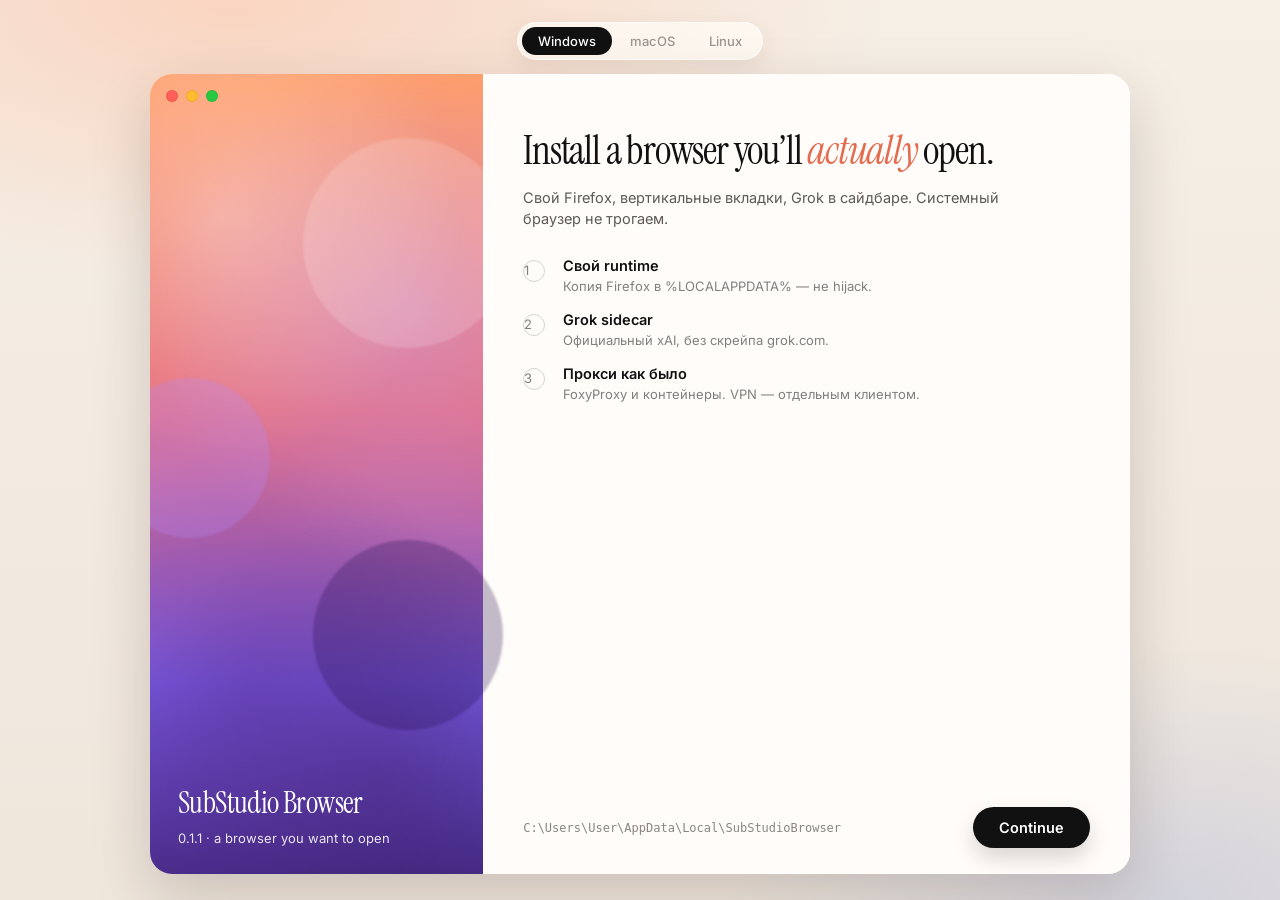
==== setup/gui/ui/index.html @ b226b5df "Add Windows Setup.exe with Dia/Arc installer UI for 0.1.1 Ship a real SubStudioBrowser-Setup-0.1.1.e" ====
<!DOCTYPE html>
<html lang="ru">
<head>
  <meta charset="utf-8">
  <meta name="viewport" content="width=device-width, initial-scale=1">
  <title>SubStudio Browser</title>
  <link rel="stylesheet" href="styles.css">
</head>
<body>
  <div class="stage">
    <div class="os-pill nodrag" role="tablist" aria-label="Operating system">
      <button class="on" type="button" data-os="windows">Windows</button>
      <button type="button" data-os="macos" disabled title="Later">macOS</button>
      <button type="button" data-os="linux" disabled title="Later">Linux</button>
    </div>

    <section class="window" aria-label="SubStudio Browser installer">
      <div class="traffic nodrag">
        <b class="r" id="btn-close" title="Close"></b>
        <b class="y" id="btn-min" title="Minimize"></b>
        <b class="g" title=""></b>
      </div>
      <aside class="art drag">
        <i class="orb orb-a"></i>
        <i class="orb orb-b"></i>
        <i class="orb orb-c"></i>
        <div class="brand">
          <h2>SubStudio Browser</h2>
          <p><span id="ver">0.1.1</span> · a browser you want to open</p>
        </div>
      </aside>

      <main class="pane">
        <section class="screen on" id="screen-welcome">
          <h1>Install a browser you’ll <em>actually</em> open.</h1>
          <p class="lede">Свой Firefox, вертикальные вкладки, Grok в сайдбаре. Системный браузер не трогаем.</p>
          <ol class="features">
            <li>
              <span class="num">1</span>
              <div>
                <strong>Свой runtime</strong>
                <span>Копия Firefox в %LOCALAPPDATA% — не hijack.</span>
              </div>
            </li>
            <li>
              <span class="num">2</span>
              <div>
                <strong>Grok sidecar</strong>
                <span>Официальный xAI, без скрейпа grok.com.</span>
              </div>
            </li>
            <li>
              <span class="num">3</span>
              <div>
                <strong>Прокси как было</strong>
                <span>FoxyProxy и контейнеры. VPN — отдельным клиентом.</span>
              </div>
            </li>
          </ol>
          <div class="grow"></div>
          <div class="footer">
            <div class="path" id="dest-path">C:\Users\User\AppData\Local\SubStudioBrowser</div>
            <button class="primary nodrag" id="btn-continue" type="button">Continue</button>
          </div>
        </section>

        <section class="screen" id="screen-runtime">
          <h1>How should Grok live?</h1>
          <p class="lede">Unsigned sidecar на обычном Firefox Release не держится. Честный выбор.</p>
          <div class="cards nodrag">
            <button class="card on" type="button" data-mode="esr" id="card-esr">
              <span class="ico" aria-hidden="true">
                <svg width="18" height="18" viewBox="0 0 18 18" fill="none">
                  <path d="M9 2.2l1.2 3.4h3.6l-2.9 2.1 1.1 3.5L9 9.2 5.99 11.2l1.11-3.5-2.9-2.1h3.6L9 2.2z" fill="#111"/>
                </svg>
              </span>
              <span>
                <strong>Fetch Firefox ESR</strong>
                <span>Официальный ESR в папку SubStudio. Sidecar ставится. Рекомендуем.</span>
              </span>
            </button>
            <button class="card" type="button" data-mode="copy" id="card-copy">
              <span class="ico" aria-hidden="true">
                <svg width="18" height="18" viewBox="0 0 18 18" fill="none">
                  <rect x="6" y="5" width="8" height="10" rx="1.4" stroke="#111" stroke-width="1.4"/>
                  <path d="M4.2 12.2V3.8A1.2 1.2 0 0 1 5.4 2.6h6" stroke="#111" stroke-width="1.4"/>
                </svg>
              </span>
              <span>
                <strong>Copy the Firefox I already have</strong>
                <span>Быстрее. На Release сайдбар Grok может отвалиться.</span>
              </span>
            </button>
          </div>
          <div class="grow"></div>
          <div class="footer">
            <button class="link" id="btn-back" type="button">Back</button>
            <button class="primary" id="btn-install" type="button">Install SubStudio</button>
          </div>
        </section>

        <section class="screen" id="screen-installing">
          <h1>Putting the studio on this machine.</h1>
          <p class="status" id="install-status">Fetching Grok sidecar...</p>
          <div class="bar" aria-valuemin="0" aria-valuemax="100" aria-valuenow="8">
            <i id="bar-fill"></i>
          </div>
          <p class="hint" id="install-hint">Это не системный браузер. Можно закрыть окно — докачаем в фоне.</p>
          <div class="grow"></div>
          <div class="footer">
            <div class="meta">~90 MB · private profile</div>
            <div class="working" id="install-phase">Working</div>
          </div>
        </section>

        <section class="screen" id="screen-done">
          <div class="done-mark" aria-hidden="true">
            <svg width="18" height="18" viewBox="0 0 18 18" fill="none">
              <path d="M4 9.2l3.2 3.2L14 5.6" stroke="#fff" stroke-width="2" stroke-linecap="round" stroke-linejoin="round"/>
            </svg>
          </div>
          <h1>It’s yours.</h1>
          <p class="lede" id="done-copy">SubStudio Browser 0.1.1 готов. Обновления прилетят с GitHub Releases, не из магазина Mozilla.</p>
          <ul class="tips">
            <li>
              <i>⌘K</i>
              <span><strong>Ctrl+K</strong> — Командная строка, как в Dia.</span>
            </li>
            <li>
              <i>@</i>
              <span><strong>@tab</strong> — Grok видит вкладки, если разрешишь.</span>
            </li>
          </ul>
          <div class="grow"></div>
          <div class="footer">
            <button class="link" id="btn-folder" type="button">Open folder</button>
            <button class="primary" id="btn-launch" type="button">Launch SubStudio</button>
          </div>
        </section>
      </main>
    </section>
  </div>
  <script src="app.js"></script>
</body>
</html>
---- setup/gui/ui/styles.css ----
@font-face {
  font-family: "Instrument Serif";
  font-style: normal;
  font-weight: 400;
  src: url("fonts/InstrumentSerif-Regular.ttf") format("truetype");
}
@font-face {
  font-family: "Instrument Serif";
  font-style: italic;
  font-weight: 400;
  src: url("fonts/InstrumentSerif-Italic.ttf") format("truetype");
}
@font-face {
  font-family: "Inter";
  font-style: normal;
  font-weight: 400;
  src:
    url("fonts/Inter-Regular.woff2") format("woff2"),
    url("fonts/Inter-Regular-Cyrillic.woff2") format("woff2");
  unicode-range: U+0000-00FF, U+0131, U+0152-0153, U+02BB-02BC, U+02C6, U+02DA, U+02DC, U+0304, U+0308, U+0329, U+2000-206F, U+20AC, U+2122, U+2191, U+2193, U+2212, U+2215, U+FEFF, U+FFFD;
}
@font-face {
  font-family: "Inter";
  font-style: normal;
  font-weight: 400;
  src: url("fonts/Inter-Regular-Cyrillic.woff2") format("woff2");
  unicode-range: U+0301, U+0400-045F, U+0490-0491, U+04B0-04B1, U+2116;
}
@font-face {
  font-family: "Inter";
  font-style: normal;
  font-weight: 500;
  src: url("fonts/Inter-Medium.woff2") format("woff2");
  unicode-range: U+0000-00FF, U+0131, U+0152-0153, U+02BB-02BC, U+02C6, U+02DA, U+02DC, U+0304, U+0308, U+0329, U+2000-206F, U+20AC, U+2122, U+2191, U+2193, U+2212, U+2215, U+FEFF, U+FFFD;
}
@font-face {
  font-family: "Inter";
  font-style: normal;
  font-weight: 500;
  src: url("fonts/Inter-Medium-Cyrillic.woff2") format("woff2");
  unicode-range: U+0301, U+0400-045F, U+0490-0491, U+04B0-04B1, U+2116;
}
@font-face {
  font-family: "Inter";
  font-style: normal;
  font-weight: 600;
  src: url("fonts/Inter-SemiBold.woff2") format("woff2");
  unicode-range: U+0000-00FF, U+0131, U+0152-0153, U+02BB-02BC, U+02C6, U+02DA, U+02DC, U+0304, U+0308, U+0329, U+2000-206F, U+20AC, U+2122, U+2191, U+2193, U+2212, U+2215, U+FEFF, U+FFFD;
}
@font-face {
  font-family: "Inter";
  font-style: normal;
  font-weight: 600;
  src: url("fonts/Inter-SemiBold-Cyrillic.woff2") format("woff2");
  unicode-range: U+0301, U+0400-045F, U+0490-0491, U+04B0-04B1, U+2116;
}

:root {
  --paper: #fffcf9;
  --paper-2: #f9f8f3;
  --ink: #111111;
  --muted: #808080;
  --line: #e6e2d8;
  --coral: #e56b4e;
  --shadow: 0 22px 60px rgba(40, 24, 16, 0.18);
}

* { box-sizing: border-box; }
html, body {
  margin: 0;
  height: 100%;
  overflow: hidden;
  background: #f3ebe3;
  color: var(--ink);
  font-family: "Inter", "Segoe UI", sans-serif;
  -webkit-font-smoothing: antialiased;
  user-select: none;
}
button { font-family: inherit; }

.stage {
  height: 100%;
  padding: 22px 28px 26px;
  display: flex;
  flex-direction: column;
  align-items: center;
  background:
    radial-gradient(1200px 500px at 18% 0%, rgba(255, 176, 140, 0.42), transparent 55%),
    radial-gradient(900px 520px at 92% 100%, rgba(160, 176, 220, 0.35), transparent 50%),
    linear-gradient(180deg, #f6efe6 0%, #efe6dc 100%);
}

.os-pill {
  display: flex;
  align-items: center;
  gap: 2px;
  padding: 4px;
  border-radius: 999px;
  background: rgba(255, 252, 247, 0.72);
  border: 1px solid rgba(255, 255, 255, 0.7);
  box-shadow: 0 8px 24px rgba(60, 40, 20, 0.08);
  margin-bottom: 14px;
  flex-shrink: 0;
}
.os-pill button {
  appearance: none;
  border: 0;
  background: transparent;
  color: #9a9590;
  font-size: 13px;
  font-weight: 500;
  padding: 6px 16px;
  border-radius: 999px;
  cursor: default;
}
.os-pill button.on {
  background: #111;
  color: #fff;
}
.os-pill button:not(.on) { cursor: default; }

.window {
  width: min(980px, 100%);
  flex: 1;
  min-height: 0;
  display: flex;
  background: var(--paper);
  border-radius: 22px;
  overflow: hidden;
  box-shadow: var(--shadow);
  position: relative;
}

.traffic {
  position: absolute;
  top: 16px;
  left: 16px;
  z-index: 5;
  display: flex;
  gap: 8px;
}
.traffic b {
  width: 12px;
  height: 12px;
  border-radius: 50%;
  display: block;
  box-shadow: inset 0 0 0 1px rgba(0, 0, 0, 0.08);
}
.traffic .r { background: #ff5f57; cursor: pointer; }
.traffic .y { background: #febc2e; cursor: pointer; }
.traffic .g { background: #28c840; }

.art {
  width: 34%;
  min-width: 250px;
  position: relative;
  background:
    radial-gradient(circle at 22% 18%, rgba(255, 255, 255, 0.34), transparent 34%),
    radial-gradient(circle at 78% 30%, rgba(196, 164, 255, 0.42), transparent 42%),
    radial-gradient(circle at 30% 78%, rgba(88, 40, 140, 0.38), transparent 38%),
    radial-gradient(circle at 70% 88%, rgba(40, 16, 72, 0.28), transparent 36%),
    linear-gradient(180deg, #ff9e6a 0%, #e56b7a 42%, #7b5ee8 76%, #4a2d8c 100%);
}
.orb {
  position: absolute;
  border-radius: 50%;
  pointer-events: none;
  filter: blur(1px);
}
.orb-a {
  width: 210px;
  height: 210px;
  top: 8%;
  right: -30px;
  background: rgba(255, 255, 255, 0.16);
}
.orb-b {
  width: 160px;
  height: 160px;
  top: 38%;
  left: -40px;
  background: rgba(180, 140, 255, 0.28);
}
.orb-c {
  width: 190px;
  height: 190px;
  bottom: 18%;
  right: -20px;
  background: rgba(40, 16, 80, 0.28);
}
.brand {
  position: absolute;
  left: 28px;
  right: 20px;
  bottom: 28px;
  color: #fff;
}
.brand h2 {
  margin: 0;
  font-family: "Instrument Serif", Georgia, serif;
  font-size: 30px;
  font-weight: 400;
  letter-spacing: -0.02em;
}
.brand p {
  margin: 8px 0 0;
  font-size: 13px;
  opacity: 0.88;
}

.pane {
  flex: 1;
  min-width: 0;
  display: flex;
  flex-direction: column;
  padding: 54px 40px 26px;
  background: var(--paper);
}
.pane h1 {
  margin: 0;
  font-family: "Instrument Serif", Georgia, serif;
  font-size: 40px;
  line-height: 1.12;
  font-weight: 400;
  letter-spacing: -0.03em;
}
.pane h1 em {
  font-style: italic;
  color: var(--coral);
}
.lede {
  margin: 14px 0 0;
  color: #5c5a56;
  font-size: 14.5px;
  line-height: 1.45;
  max-width: 36em;
}

.features {
  list-style: none;
  margin: 28px 0 0;
  padding: 0;
  display: flex;
  flex-direction: column;
  gap: 16px;
}
.features li {
  display: grid;
  grid-template-columns: 28px 1fr;
  gap: 12px;
  align-items: start;
}
.num {
  width: 22px;
  height: 22px;
  border-radius: 50%;
  border: 1px solid #d9d4ca;
  display: grid;
  place-items: center;
  font-size: 11px;
  color: #6b6760;
  margin-top: 2px;
}
.features strong {
  display: block;
  font-size: 14.5px;
  font-weight: 600;
}
.features span {
  display: block;
  margin-top: 3px;
  color: var(--muted);
  font-size: 13px;
  line-height: 1.4;
}

.grow { flex: 1; }
.footer {
  display: flex;
  align-items: center;
  justify-content: space-between;
  gap: 16px;
  margin-top: 22px;
}
.path {
  font-family: "Cascadia Mono", "Consolas", "SFMono-Regular", ui-monospace, monospace;
  font-size: 12px;
  color: #8a8680;
  overflow: hidden;
  text-overflow: ellipsis;
  white-space: nowrap;
}
.link {
  appearance: none;
  border: 0;
  background: none;
  color: #222;
  font-size: 14.5px;
  font-weight: 500;
  cursor: pointer;
  padding: 8px 4px;
}
.link:hover { opacity: 0.7; }
.primary {
  appearance: none;
  border: 0;
  background: #111;
  color: #fff;
  font-size: 14.5px;
  font-weight: 600;
  padding: 12px 26px;
  border-radius: 999px;
  cursor: pointer;
  box-shadow: 0 10px 22px rgba(0, 0, 0, 0.16);
}
.primary:hover { transform: translateY(-1px); }
.primary:disabled { opacity: 0.45; cursor: default; transform: none; }

.cards {
  display: flex;
  flex-direction: column;
  gap: 12px;
  margin-top: 26px;
}
.card {
  display: flex;
  gap: 14px;
  align-items: flex-start;
  text-align: left;
  width: 100%;
  padding: 16px 16px 16px 14px;
  border-radius: 16px;
  border: 1px solid var(--line);
  background: #fff;
  cursor: pointer;
}
.card.on {
  border: 2px solid #111;
  padding: 15px 15px 15px 13px;
}
.card .ico {
  width: 34px;
  height: 34px;
  border-radius: 10px;
  display: grid;
  place-items: center;
  background: #f4f1ea;
  flex-shrink: 0;
}
.card strong {
  display: block;
  font-size: 15px;
  font-weight: 600;
}
.card span {
  display: block;
  margin-top: 4px;
  color: var(--muted);
  font-size: 13px;
  line-height: 1.4;
}

.status {
  margin: 18px 0 0;
  color: #6f6c67;
  font-size: 18px;
  font-weight: 500;
}
.bar {
  margin-top: 28px;
  height: 4px;
  border-radius: 999px;
  background: #ece8e1;
  overflow: hidden;
}
.bar > i {
  display: block;
  height: 100%;
  width: 0;
  border-radius: inherit;
  background: linear-gradient(90deg, #c084fc, #6c5ce7);
  transition: width 0.35s ease;
}
.hint {
  margin: 16px 0 0;
  color: var(--muted);
  font-size: 13.5px;
  line-height: 1.45;
}
.meta {
  color: var(--muted);
  font-size: 13px;
}
.working {
  font-weight: 650;
  color: #3a3936;
}

.done-mark {
  width: 42px;
  height: 42px;
  border-radius: 50%;
  background: #111;
  color: #fff;
  display: grid;
  place-items: center;
  margin-bottom: 18px;
}
.tips {
  list-style: none;
  margin: 26px 0 0;
  padding: 0;
  display: flex;
  flex-direction: column;
  gap: 14px;
}
.tips li {
  display: flex;
  gap: 12px;
  align-items: center;
  color: #444;
  font-size: 14px;
}
.tips i {
  width: 34px;
  height: 28px;
  border-radius: 8px;
  background: #f3f0ea;
  display: grid;
  place-items: center;
  font-style: normal;
  font-weight: 600;
  font-size: 13px;
}

.screen { display: none; height: 100%; flex-direction: column; }
.screen.on { display: flex; }
.err { color: #b42318; }

.drag { -webkit-app-region: drag; }
.nodrag { -webkit-app-region: no-drag; }
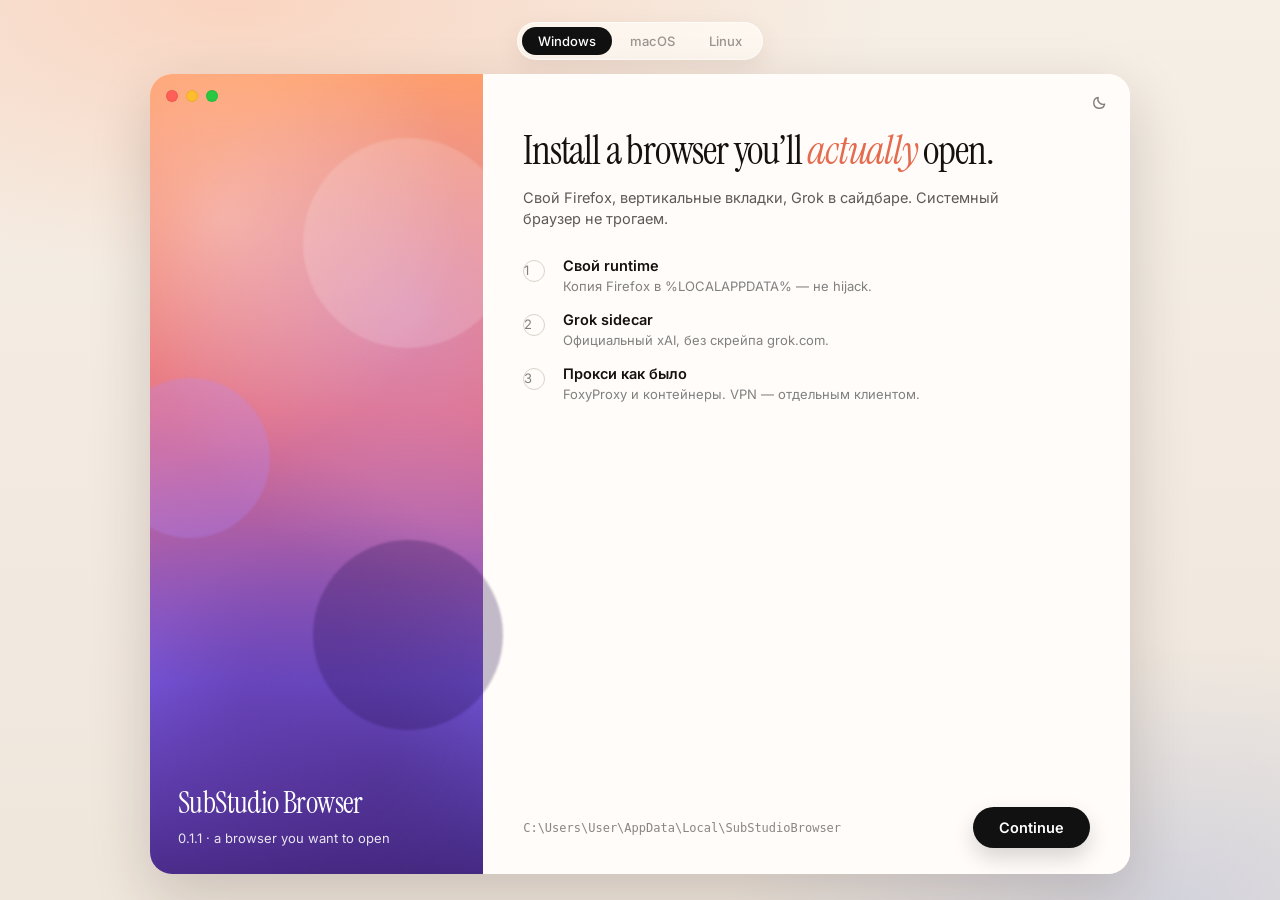
==== commit 97691c2c: "Add cream/ink dark theme for installer and SubStudio chrome Installer follows Windows app color mode" ====
--- a/setup/gui/ui/index.html
+++ b/setup/gui/ui/index.html
@@ -20,6 +20,15 @@
         <b class="y" id="btn-min" title="Minimize"></b>
         <b class="g" title=""></b>
       </div>
+      <button class="theme-toggle nodrag" id="btn-theme" type="button" title="Theme" aria-label="Theme">
+        <svg class="moon" width="16" height="16" viewBox="0 0 16 16" fill="none" aria-hidden="true">
+          <path d="M12.6 10.2A5.4 5.4 0 0 1 6.1 3.4 5.5 5.5 0 1 0 12.6 10.2z" stroke="currentColor" stroke-width="1.4" stroke-linejoin="round"/>
+        </svg>
+        <svg class="sun" width="16" height="16" viewBox="0 0 16 16" fill="none" aria-hidden="true">
+          <circle cx="8" cy="8" r="2.6" stroke="currentColor" stroke-width="1.4"/>
+          <path d="M8 2.2v1.4M8 12.4v1.4M2.2 8h1.4M12.4 8h1.4M3.9 3.9l1 1M11.1 11.1l1 1M3.9 12.1l1-1M11.1 4.9l1-1" stroke="currentColor" stroke-width="1.4" stroke-linecap="round"/>
+        </svg>
+      </button>
       <aside class="art drag">
         <i class="orb orb-a"></i>
         <i class="orb orb-b"></i>
@@ -71,7 +80,7 @@
             <button class="card on" type="button" data-mode="esr" id="card-esr">
               <span class="ico" aria-hidden="true">
                 <svg width="18" height="18" viewBox="0 0 18 18" fill="none">
-                  <path d="M9 2.2l1.2 3.4h3.6l-2.9 2.1 1.1 3.5L9 9.2 5.99 11.2l1.11-3.5-2.9-2.1h3.6L9 2.2z" fill="#111"/>
+                  <path d="M9 2.2l1.2 3.4h3.6l-2.9 2.1 1.1 3.5L9 9.2 5.99 11.2l1.11-3.5-2.9-2.1h3.6L9 2.2z" fill="currentColor"/>
                 </svg>
               </span>
               <span>
@@ -82,8 +91,8 @@
             <button class="card" type="button" data-mode="copy" id="card-copy">
               <span class="ico" aria-hidden="true">
                 <svg width="18" height="18" viewBox="0 0 18 18" fill="none">
-                  <rect x="6" y="5" width="8" height="10" rx="1.4" stroke="#111" stroke-width="1.4"/>
-                  <path d="M4.2 12.2V3.8A1.2 1.2 0 0 1 5.4 2.6h6" stroke="#111" stroke-width="1.4"/>
+                  <rect x="6" y="5" width="8" height="10" rx="1.4" stroke="currentColor" stroke-width="1.4"/>
+                  <path d="M4.2 12.2V3.8A1.2 1.2 0 0 1 5.4 2.6h6" stroke="currentColor" stroke-width="1.4"/>
                 </svg>
               </span>
               <span>
@@ -116,7 +125,7 @@
         <section class="screen" id="screen-done">
           <div class="done-mark" aria-hidden="true">
             <svg width="18" height="18" viewBox="0 0 18 18" fill="none">
-              <path d="M4 9.2l3.2 3.2L14 5.6" stroke="#fff" stroke-width="2" stroke-linecap="round" stroke-linejoin="round"/>
+              <path d="M4 9.2l3.2 3.2L14 5.6" stroke="currentColor" stroke-width="2" stroke-linecap="round" stroke-linejoin="round"/>
             </svg>
           </div>
           <h1>It’s yours.</h1>
--- a/setup/gui/ui/styles.css
+++ b/setup/gui/ui/styles.css
@@ -55,14 +55,83 @@
   unicode-range: U+0301, U+0400-045F, U+0490-0491, U+04B0-04B1, U+2116;
 }
 
-:root {
+:root,
+[data-theme="light"] {
+  color-scheme: light;
   --paper: #fffcf9;
   --paper-2: #f9f8f3;
-  --ink: #111111;
+  --ink: #14110e;
   --muted: #808080;
   --line: #e6e2d8;
   --coral: #e56b4e;
   --shadow: 0 22px 60px rgba(40, 24, 16, 0.18);
+  --stage: #f3ebe3;
+  --stage-warm: rgba(255, 176, 140, 0.42);
+  --stage-cool: rgba(160, 176, 220, 0.35);
+  --stage-grad: linear-gradient(180deg, #f6efe6 0%, #efe6dc 100%);
+  --pill-bg: rgba(255, 252, 247, 0.72);
+  --pill-line: rgba(255, 255, 255, 0.7);
+  --pill-ink: #9a9590;
+  --pill-on-bg: #111;
+  --pill-on-ink: #fff;
+  --lede: #5c5a56;
+  --num-line: #d9d4ca;
+  --num-ink: #6b6760;
+  --path: #8a8680;
+  --link: #222;
+  --btn: #111;
+  --btn-ink: #fff;
+  --btn-shadow: 0 10px 22px rgba(0, 0, 0, 0.16);
+  --card: #fff;
+  --card-on: #111;
+  --ico: #f4f1ea;
+  --status: #6f6c67;
+  --bar: #ece8e1;
+  --working: #3a3936;
+  --done: #111;
+  --done-ink: #fff;
+  --tip: #444;
+  --tip-ico: #f3f0ea;
+  --art: linear-gradient(180deg, #ff9e6a 0%, #e56b7a 42%, #7b5ee8 76%, #4a2d8c 100%);
+}
+
+[data-theme="dark"] {
+  color-scheme: dark;
+  --paper: #14110e;
+  --paper-2: #1c1814;
+  --ink: #f4efe6;
+  --muted: #9a9388;
+  --line: #2e2822;
+  --coral: #e88b6e;
+  --shadow: 0 22px 60px rgba(0, 0, 0, 0.5);
+  --stage: #0c0a09;
+  --stage-warm: rgba(180, 80, 50, 0.22);
+  --stage-cool: rgba(70, 50, 110, 0.28);
+  --stage-grad: linear-gradient(180deg, #16120f 0%, #0e0c0a 100%);
+  --pill-bg: rgba(28, 24, 20, 0.78);
+  --pill-line: rgba(255, 255, 255, 0.08);
+  --pill-ink: #8a837a;
+  --pill-on-bg: #f4efe6;
+  --pill-on-ink: #14110e;
+  --lede: #c8c0b4;
+  --num-line: #3a342e;
+  --num-ink: #b4ada4;
+  --path: #8a837a;
+  --link: #f4efe6;
+  --btn: #f4efe6;
+  --btn-ink: #14110e;
+  --btn-shadow: 0 10px 22px rgba(0, 0, 0, 0.35);
+  --card: #1c1814;
+  --card-on: #f4efe6;
+  --ico: #241f1a;
+  --status: #c8c0b4;
+  --bar: #2a241e;
+  --working: #f4efe6;
+  --done: #f4efe6;
+  --done-ink: #14110e;
+  --tip: #d8d0c6;
+  --tip-ico: #241f1a;
+  --art: linear-gradient(180deg, #c46a42 0%, #a44a58 42%, #5340a8 76%, #2e1c58 100%);
 }
 
 * { box-sizing: border-box; }
@@ -70,7 +139,7 @@
   margin: 0;
   height: 100%;
   overflow: hidden;
-  background: #f3ebe3;
+  background: var(--stage);
   color: var(--ink);
   font-family: "Inter", "Segoe UI", sans-serif;
   -webkit-font-smoothing: antialiased;
@@ -85,9 +154,9 @@
   flex-direction: column;
   align-items: center;
   background:
-    radial-gradient(1200px 500px at 18% 0%, rgba(255, 176, 140, 0.42), transparent 55%),
-    radial-gradient(900px 520px at 92% 100%, rgba(160, 176, 220, 0.35), transparent 50%),
-    linear-gradient(180deg, #f6efe6 0%, #efe6dc 100%);
+    radial-gradient(1200px 500px at 18% 0%, var(--stage-warm), transparent 55%),
+    radial-gradient(900px 520px at 92% 100%, var(--stage-cool), transparent 50%),
+    var(--stage-grad);
 }
 
 .os-pill {
@@ -96,8 +165,8 @@
   gap: 2px;
   padding: 4px;
   border-radius: 999px;
-  background: rgba(255, 252, 247, 0.72);
-  border: 1px solid rgba(255, 255, 255, 0.7);
+  background: var(--pill-bg);
+  border: 1px solid var(--pill-line);
   box-shadow: 0 8px 24px rgba(60, 40, 20, 0.08);
   margin-bottom: 14px;
   flex-shrink: 0;
@@ -106,7 +175,7 @@
   appearance: none;
   border: 0;
   background: transparent;
-  color: #9a9590;
+  color: var(--pill-ink);
   font-size: 13px;
   font-weight: 500;
   padding: 6px 16px;
@@ -114,8 +183,8 @@
   cursor: default;
 }
 .os-pill button.on {
-  background: #111;
-  color: #fff;
+  background: var(--pill-on-bg);
+  color: var(--pill-on-ink);
 }
 .os-pill button:not(.on) { cursor: default; }
 
@@ -149,6 +218,26 @@
 .traffic .r { background: #ff5f57; cursor: pointer; }
 .traffic .y { background: #febc2e; cursor: pointer; }
 .traffic .g { background: #28c840; }
+
+.theme-toggle {
+  position: absolute;
+  top: 12px;
+  right: 14px;
+  z-index: 6;
+  width: 32px;
+  height: 32px;
+  border: 0;
+  border-radius: 999px;
+  background: transparent;
+  color: var(--muted);
+  cursor: pointer;
+  display: grid;
+  place-items: center;
+}
+.theme-toggle:hover { background: var(--paper-2); color: var(--ink); }
+.theme-toggle .sun { display: none; }
+[data-theme="dark"] .theme-toggle .moon { display: none; }
+[data-theme="dark"] .theme-toggle .sun { display: block; }
 
 .art {
   width: 34%;
@@ -159,7 +248,7 @@
     radial-gradient(circle at 78% 30%, rgba(196, 164, 255, 0.42), transparent 42%),
     radial-gradient(circle at 30% 78%, rgba(88, 40, 140, 0.38), transparent 38%),
     radial-gradient(circle at 70% 88%, rgba(40, 16, 72, 0.28), transparent 36%),
-    linear-gradient(180deg, #ff9e6a 0%, #e56b7a 42%, #7b5ee8 76%, #4a2d8c 100%);
+    var(--art);
 }
 .orb {
   position: absolute;
@@ -230,7 +319,7 @@
 }
 .lede {
   margin: 14px 0 0;
-  color: #5c5a56;
+  color: var(--lede);
   font-size: 14.5px;
   line-height: 1.45;
   max-width: 36em;
@@ -254,11 +343,11 @@
   width: 22px;
   height: 22px;
   border-radius: 50%;
-  border: 1px solid #d9d4ca;
+  border: 1px solid var(--num-line);
   display: grid;
   place-items: center;
   font-size: 11px;
-  color: #6b6760;
+  color: var(--num-ink);
   margin-top: 2px;
 }
 .features strong {
@@ -285,7 +374,7 @@
 .path {
   font-family: "Cascadia Mono", "Consolas", "SFMono-Regular", ui-monospace, monospace;
   font-size: 12px;
-  color: #8a8680;
+  color: var(--path);
   overflow: hidden;
   text-overflow: ellipsis;
   white-space: nowrap;
@@ -294,7 +383,7 @@
   appearance: none;
   border: 0;
   background: none;
-  color: #222;
+  color: var(--link);
   font-size: 14.5px;
   font-weight: 500;
   cursor: pointer;
@@ -304,14 +393,14 @@
 .primary {
   appearance: none;
   border: 0;
-  background: #111;
-  color: #fff;
+  background: var(--btn);
+  color: var(--btn-ink);
   font-size: 14.5px;
   font-weight: 600;
   padding: 12px 26px;
   border-radius: 999px;
   cursor: pointer;
-  box-shadow: 0 10px 22px rgba(0, 0, 0, 0.16);
+  box-shadow: var(--btn-shadow);
 }
 .primary:hover { transform: translateY(-1px); }
 .primary:disabled { opacity: 0.45; cursor: default; transform: none; }
@@ -331,11 +420,12 @@
   padding: 16px 16px 16px 14px;
   border-radius: 16px;
   border: 1px solid var(--line);
-  background: #fff;
+  background: var(--card);
+  color: var(--ink);
   cursor: pointer;
 }
 .card.on {
-  border: 2px solid #111;
+  border: 2px solid var(--card-on);
   padding: 15px 15px 15px 13px;
 }
 .card .ico {
@@ -344,8 +434,9 @@
   border-radius: 10px;
   display: grid;
   place-items: center;
-  background: #f4f1ea;
+  background: var(--ico);
   flex-shrink: 0;
+  color: var(--ink);
 }
 .card strong {
   display: block;
@@ -362,7 +453,7 @@
 
 .status {
   margin: 18px 0 0;
-  color: #6f6c67;
+  color: var(--status);
   font-size: 18px;
   font-weight: 500;
 }
@@ -370,7 +461,7 @@
   margin-top: 28px;
   height: 4px;
   border-radius: 999px;
-  background: #ece8e1;
+  background: var(--bar);
   overflow: hidden;
 }
 .bar > i {
@@ -393,15 +484,15 @@
 }
 .working {
   font-weight: 650;
-  color: #3a3936;
+  color: var(--working);
 }
 
 .done-mark {
   width: 42px;
   height: 42px;
   border-radius: 50%;
-  background: #111;
-  color: #fff;
+  background: var(--done);
+  color: var(--done-ink);
   display: grid;
   place-items: center;
   margin-bottom: 18px;
@@ -418,14 +509,14 @@
   display: flex;
   gap: 12px;
   align-items: center;
-  color: #444;
+  color: var(--tip);
   font-size: 14px;
 }
 .tips i {
   width: 34px;
   height: 28px;
   border-radius: 8px;
-  background: #f3f0ea;
+  background: var(--tip-ico);
   display: grid;
   place-items: center;
   font-style: normal;
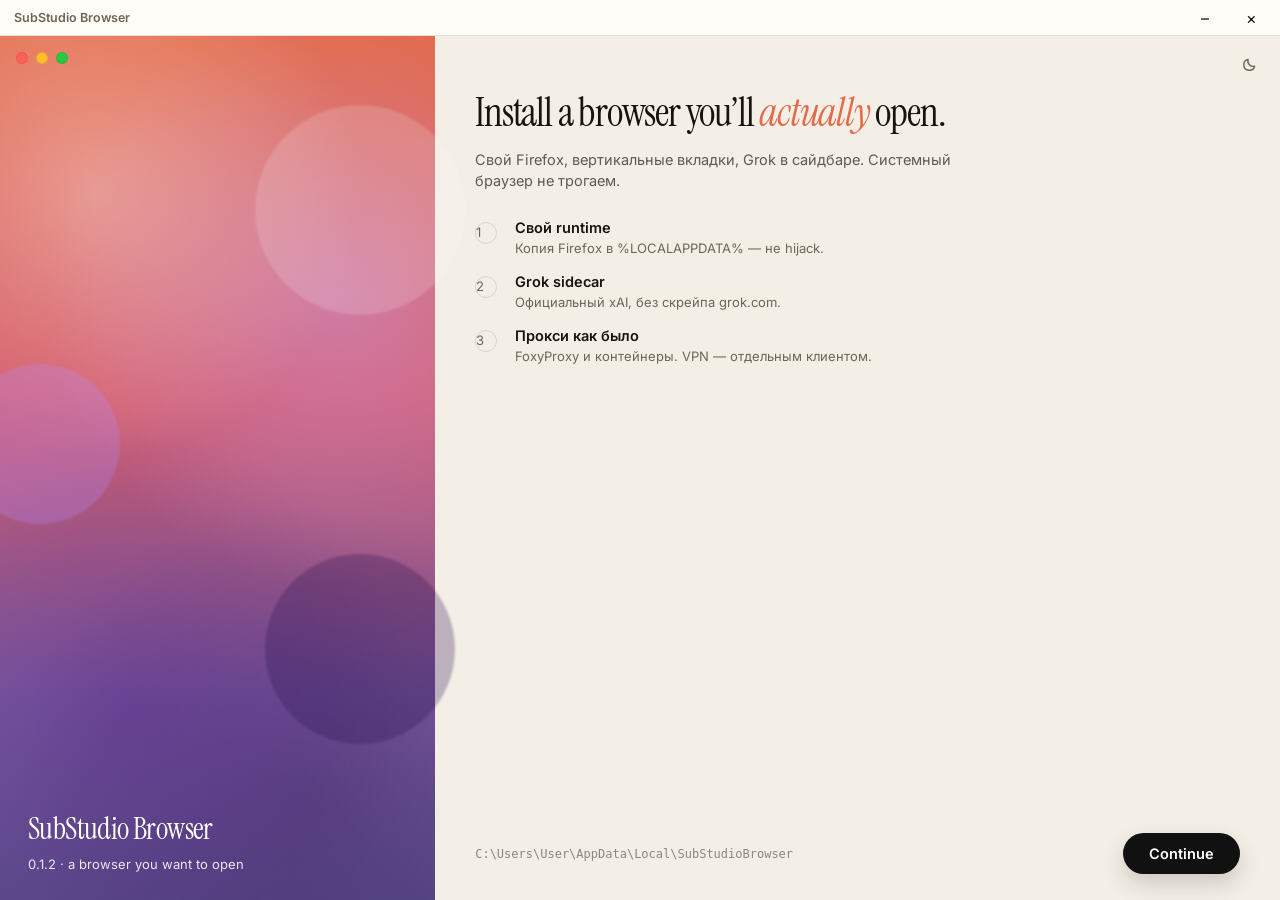
==== commit 54526e48: "Fix Windows Setup 0.1.2: real errors, caption close, working ESR 0.1.1 died with only "exit status 1" ====
--- a/setup/gui/ui/index.html
+++ b/setup/gui/ui/index.html
@@ -8,18 +8,14 @@
 </head>
 <body>
   <div class="stage">
-    <div class="os-pill nodrag" role="tablist" aria-label="Operating system">
-      <button class="on" type="button" data-os="windows">Windows</button>
-      <button type="button" data-os="macos" disabled title="Later">macOS</button>
-      <button type="button" data-os="linux" disabled title="Later">Linux</button>
-    </div>
-
     <section class="window" aria-label="SubStudio Browser installer">
-      <div class="traffic nodrag">
-        <b class="r" id="btn-close" title="Close"></b>
-        <b class="y" id="btn-min" title="Minimize"></b>
-        <b class="g" title=""></b>
-      </div>
+      <header class="caption nodrag">
+        <span class="caption-title">SubStudio Browser</span>
+        <div class="caption-btns">
+          <button type="button" id="btn-min" title="Minimize" aria-label="Minimize">–</button>
+          <button type="button" id="btn-win-close" title="Close" aria-label="Close">×</button>
+        </div>
+      </header>
       <button class="theme-toggle nodrag" id="btn-theme" type="button" title="Theme" aria-label="Theme">
         <svg class="moon" width="16" height="16" viewBox="0 0 16 16" fill="none" aria-hidden="true">
           <path d="M12.6 10.2A5.4 5.4 0 0 1 6.1 3.4 5.5 5.5 0 1 0 12.6 10.2z" stroke="currentColor" stroke-width="1.4" stroke-linejoin="round"/>
@@ -30,12 +26,17 @@
         </svg>
       </button>
       <aside class="art drag">
+        <div class="traffic" aria-hidden="true">
+          <b class="r"></b>
+          <b class="y"></b>
+          <b class="g"></b>
+        </div>
         <i class="orb orb-a"></i>
         <i class="orb orb-b"></i>
         <i class="orb orb-c"></i>
         <div class="brand">
           <h2>SubStudio Browser</h2>
-          <p><span id="ver">0.1.1</span> · a browser you want to open</p>
+          <p><span id="ver">0.1.2</span> · a browser you want to open</p>
         </div>
       </aside>
 
@@ -119,6 +120,10 @@
           <div class="footer">
             <div class="meta">~90 MB · private profile</div>
             <div class="working" id="install-phase">Working</div>
+            <div class="fail-actions" id="fail-actions" hidden>
+              <button class="link nodrag" id="btn-fail-close" type="button">Close</button>
+              <button class="primary nodrag" id="btn-retry" type="button">Retry</button>
+            </div>
           </div>
         </section>
 
@@ -129,7 +134,7 @@
             </svg>
           </div>
           <h1>It’s yours.</h1>
-          <p class="lede" id="done-copy">SubStudio Browser 0.1.1 готов. Обновления прилетят с GitHub Releases, не из магазина Mozilla.</p>
+          <p class="lede" id="done-copy">SubStudio Browser 0.1.2 готов. Обновления прилетят с GitHub Releases, не из магазина Mozilla.</p>
           <ul class="tips">
             <li>
               <i>⌘K</i>
--- a/setup/gui/ui/styles.css
+++ b/setup/gui/ui/styles.css
@@ -58,12 +58,12 @@
 :root,
 [data-theme="light"] {
   color-scheme: light;
-  --paper: #fffcf9;
-  --paper-2: #f9f8f3;
-  --ink: #14110e;
-  --muted: #808080;
+  --paper: #F4EFE6;
+  --paper-2: #FFFDF8;
+  --ink: #17140F;
+  --muted: #6D6558;
   --line: #e6e2d8;
-  --coral: #e56b4e;
+  --coral: #E36B4A;
   --shadow: 0 22px 60px rgba(40, 24, 16, 0.18);
   --stage: #f3ebe3;
   --stage-warm: rgba(255, 176, 140, 0.42);
@@ -92,17 +92,17 @@
   --done-ink: #fff;
   --tip: #444;
   --tip-ico: #f3f0ea;
-  --art: linear-gradient(180deg, #ff9e6a 0%, #e56b7a 42%, #7b5ee8 76%, #4a2d8c 100%);
+  --art: linear-gradient(180deg, #E36B4A 0%, #d45b6a 42%, #7a5aa0 76%, #5B4B8A 100%);
 }
 
 [data-theme="dark"] {
   color-scheme: dark;
-  --paper: #14110e;
-  --paper-2: #1c1814;
-  --ink: #f4efe6;
-  --muted: #9a9388;
-  --line: #2e2822;
-  --coral: #e88b6e;
+  --paper: #1A1612;
+  --paper-2: #221C16;
+  --ink: #F4EFE6;
+  --muted: #B5AA9A;
+  --line: #3a342e;
+  --coral: #F08A68;
   --shadow: 0 22px 60px rgba(0, 0, 0, 0.5);
   --stage: #0c0a09;
   --stage-warm: rgba(180, 80, 50, 0.22);
@@ -131,7 +131,7 @@
   --done-ink: #14110e;
   --tip: #d8d0c6;
   --tip-ico: #241f1a;
-  --art: linear-gradient(180deg, #c46a42 0%, #a44a58 42%, #5340a8 76%, #2e1c58 100%);
+  --art: linear-gradient(180deg, #F08A68 0%, #c45a58 48%, #5B4B8A 100%);
 }
 
 * { box-sizing: border-box; }
@@ -149,56 +149,59 @@
 
 .stage {
   height: 100%;
-  padding: 22px 28px 26px;
+  padding: 0;
   display: flex;
   flex-direction: column;
+  background: var(--paper);
+}
+
+.window {
+  width: 100%;
+  flex: 1;
+  min-height: 0;
+  display: flex;
+  flex-wrap: wrap;
+  align-content: stretch;
+  background: var(--paper);
+  border-radius: 0;
+  overflow: hidden;
+  position: relative;
+}
+
+.caption {
+  flex: 0 0 100%;
+  width: 100%;
+  height: 36px;
+  display: flex;
   align-items: center;
-  background:
-    radial-gradient(1200px 500px at 18% 0%, var(--stage-warm), transparent 55%),
-    radial-gradient(900px 520px at 92% 100%, var(--stage-cool), transparent 50%),
-    var(--stage-grad);
-}
-
-.os-pill {
-  display: flex;
-  align-items: center;
-  gap: 2px;
-  padding: 4px;
-  border-radius: 999px;
-  background: var(--pill-bg);
-  border: 1px solid var(--pill-line);
-  box-shadow: 0 8px 24px rgba(60, 40, 20, 0.08);
-  margin-bottom: 14px;
-  flex-shrink: 0;
-}
-.os-pill button {
+  justify-content: space-between;
+  padding: 0 6px 0 14px;
+  background: var(--paper-2);
+  border-bottom: 1px solid var(--line);
+  z-index: 8;
+}
+.caption-title {
+  font-size: 12.5px;
+  font-weight: 600;
+  color: var(--muted);
+}
+.caption-btns {
+  display: flex;
+  height: 100%;
+}
+.caption-btns button {
   appearance: none;
   border: 0;
   background: transparent;
-  color: var(--pill-ink);
-  font-size: 13px;
-  font-weight: 500;
-  padding: 6px 16px;
-  border-radius: 999px;
-  cursor: default;
-}
-.os-pill button.on {
-  background: var(--pill-on-bg);
-  color: var(--pill-on-ink);
-}
-.os-pill button:not(.on) { cursor: default; }
-
-.window {
-  width: min(980px, 100%);
-  flex: 1;
-  min-height: 0;
-  display: flex;
-  background: var(--paper);
-  border-radius: 22px;
-  overflow: hidden;
-  box-shadow: var(--shadow);
-  position: relative;
-}
+  color: var(--ink);
+  width: 46px;
+  height: 36px;
+  font-size: 16px;
+  line-height: 1;
+  cursor: pointer;
+}
+.caption-btns button:hover { background: var(--line); }
+#btn-win-close:hover { background: #c42b1c; color: #fff; }
 
 .traffic {
   position: absolute;
@@ -207,6 +210,7 @@
   z-index: 5;
   display: flex;
   gap: 8px;
+  pointer-events: none;
 }
 .traffic b {
   width: 12px;
@@ -221,7 +225,7 @@
 
 .theme-toggle {
   position: absolute;
-  top: 12px;
+  top: 48px;
   right: 14px;
   z-index: 6;
   width: 32px;
@@ -242,6 +246,7 @@
 .art {
   width: 34%;
   min-width: 250px;
+  height: calc(100% - 36px);
   position: relative;
   background:
     radial-gradient(circle at 22% 18%, rgba(255, 255, 255, 0.34), transparent 34%),
@@ -300,6 +305,7 @@
 .pane {
   flex: 1;
   min-width: 0;
+  height: calc(100% - 36px);
   display: flex;
   flex-direction: column;
   padding: 54px 40px 26px;
@@ -368,6 +374,7 @@
   display: flex;
   align-items: center;
   justify-content: space-between;
+  flex-wrap: wrap;
   gap: 16px;
   margin-top: 22px;
 }
@@ -469,7 +476,7 @@
   height: 100%;
   width: 0;
   border-radius: inherit;
-  background: linear-gradient(90deg, #c084fc, #6c5ce7);
+  background: linear-gradient(90deg, #E36B4A, #5B4B8A);
   transition: width 0.35s ease;
 }
 .hint {
@@ -486,6 +493,12 @@
   font-weight: 650;
   color: var(--working);
 }
+.fail-actions {
+  display: flex;
+  align-items: center;
+  gap: 12px;
+}
+.fail-actions[hidden] { display: none; }
 
 .done-mark {
   width: 42px;
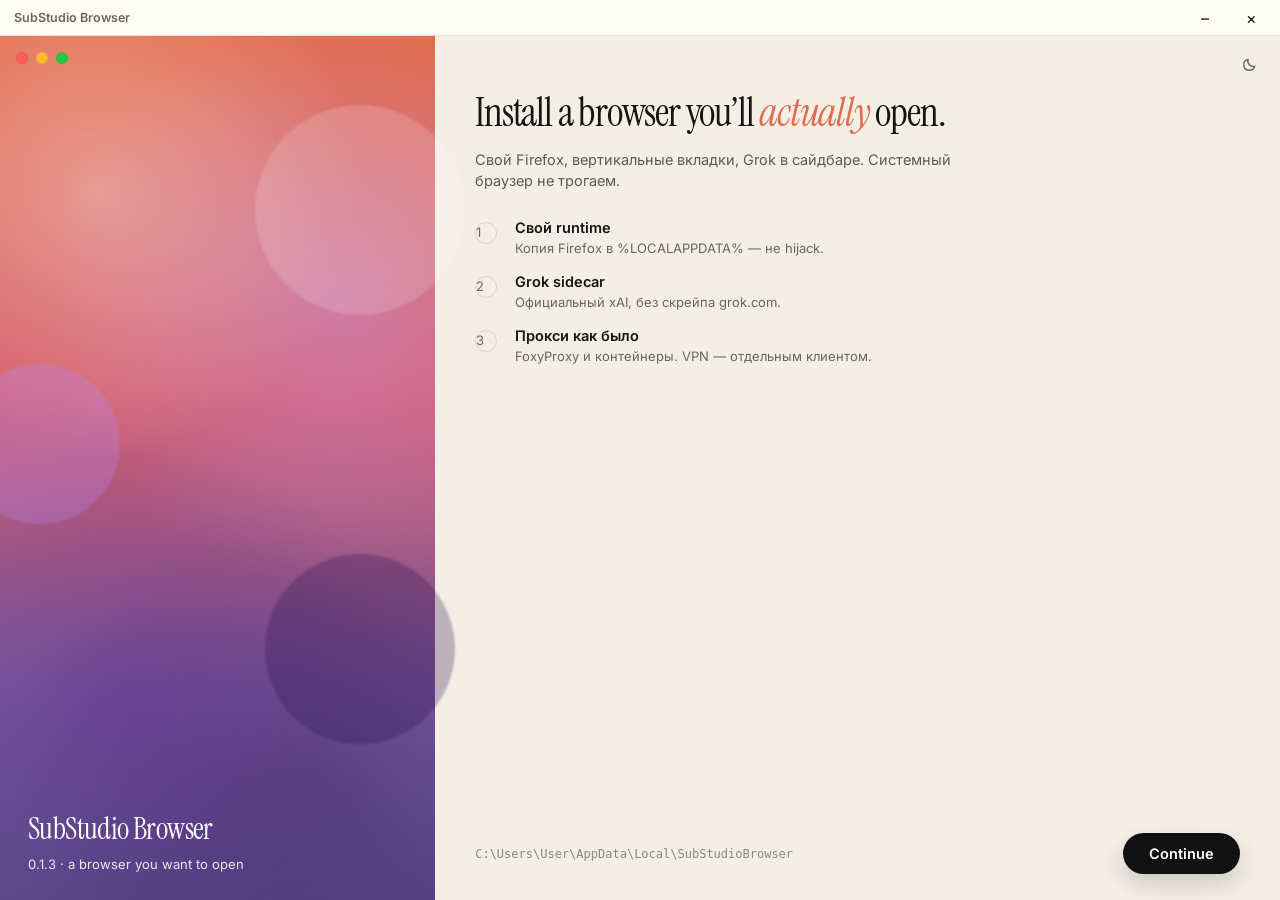
==== commit eb56cc7b: "SubStudio Browser 0.1.3 — frameless setup, Grok+Hermes sidecar Setup.exe drops the native Windows ca" ====
--- a/setup/gui/ui/index.html
+++ b/setup/gui/ui/index.html
@@ -36,7 +36,7 @@
         <i class="orb orb-c"></i>
         <div class="brand">
           <h2>SubStudio Browser</h2>
-          <p><span id="ver">0.1.2</span> · a browser you want to open</p>
+          <p><span id="ver">0.1.3</span> · a browser you want to open</p>
         </div>
       </aside>
 
@@ -134,7 +134,7 @@
             </svg>
           </div>
           <h1>It’s yours.</h1>
-          <p class="lede" id="done-copy">SubStudio Browser 0.1.2 готов. Обновления прилетят с GitHub Releases, не из магазина Mozilla.</p>
+          <p class="lede" id="done-copy">SubStudio Browser 0.1.3 готов. Обновления прилетят с GitHub Releases, не из магазина Mozilla.</p>
           <ul class="tips">
             <li>
               <i>⌘K</i>
